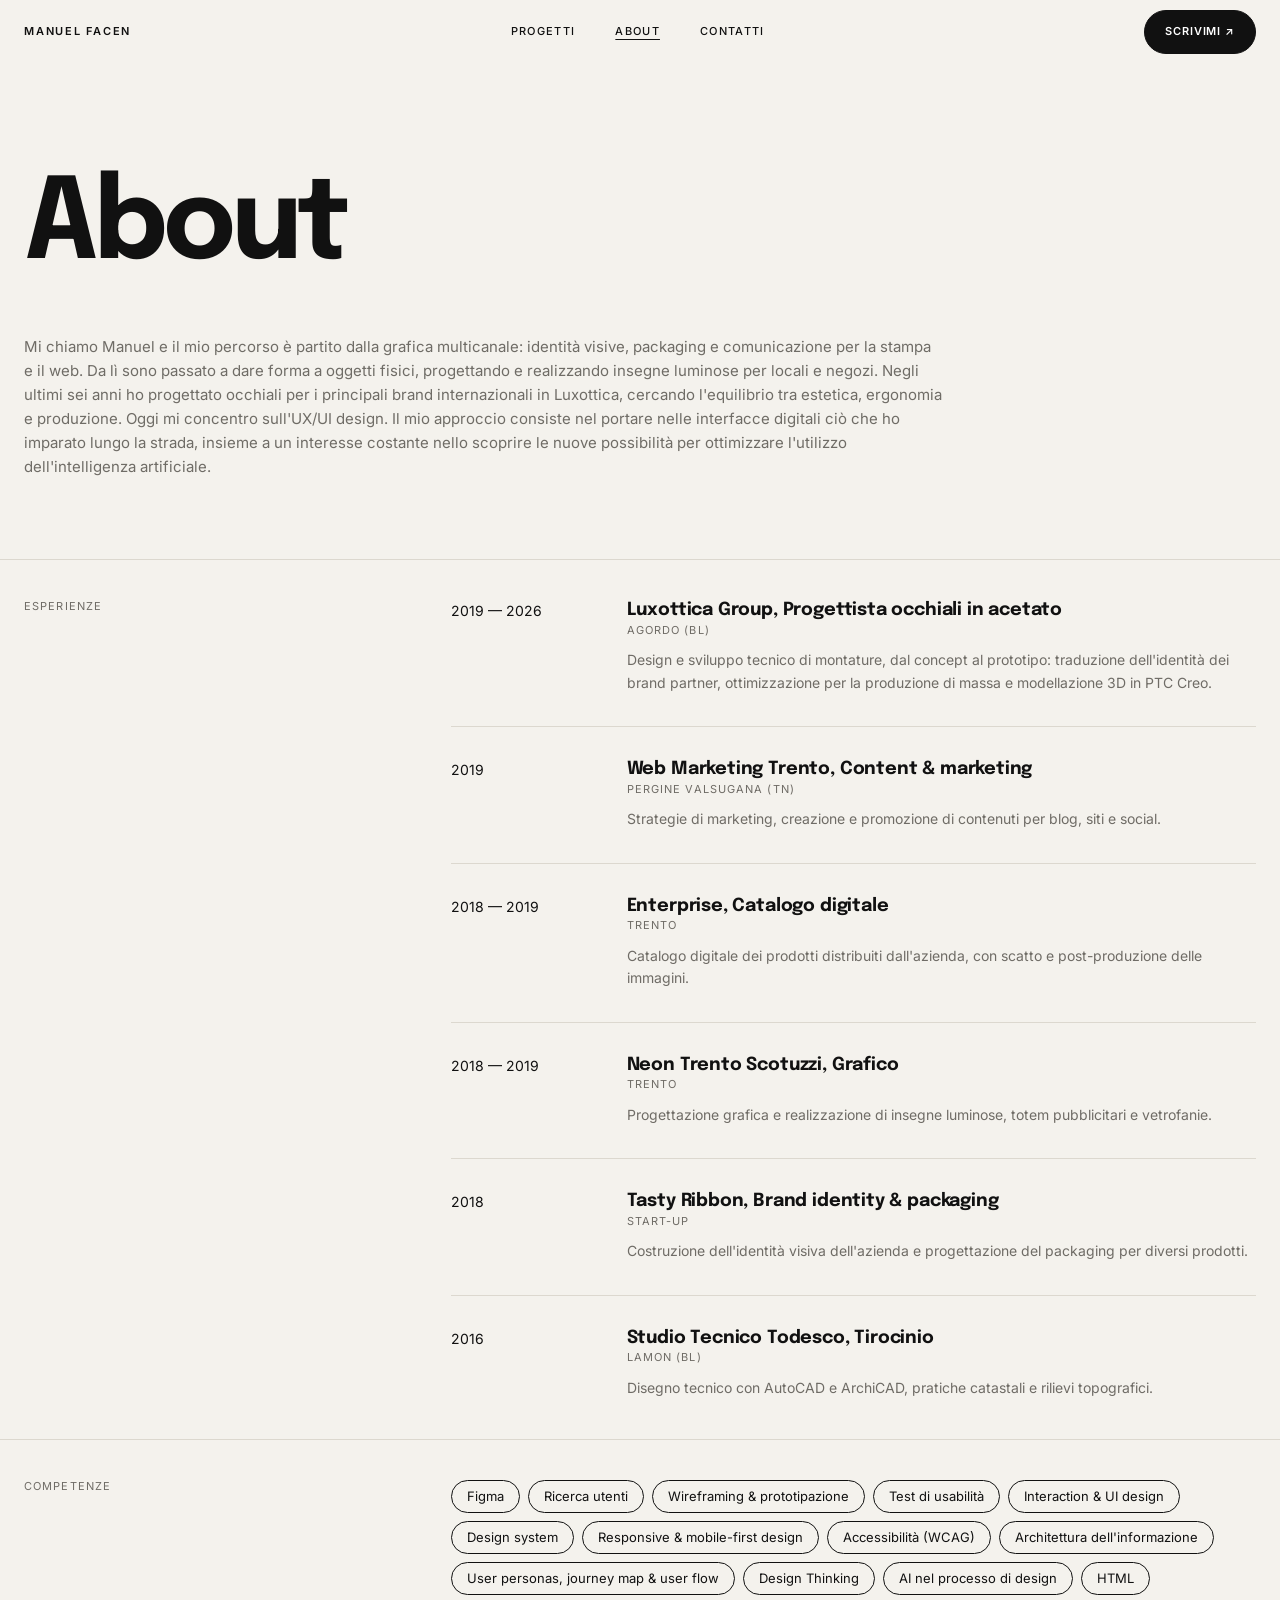
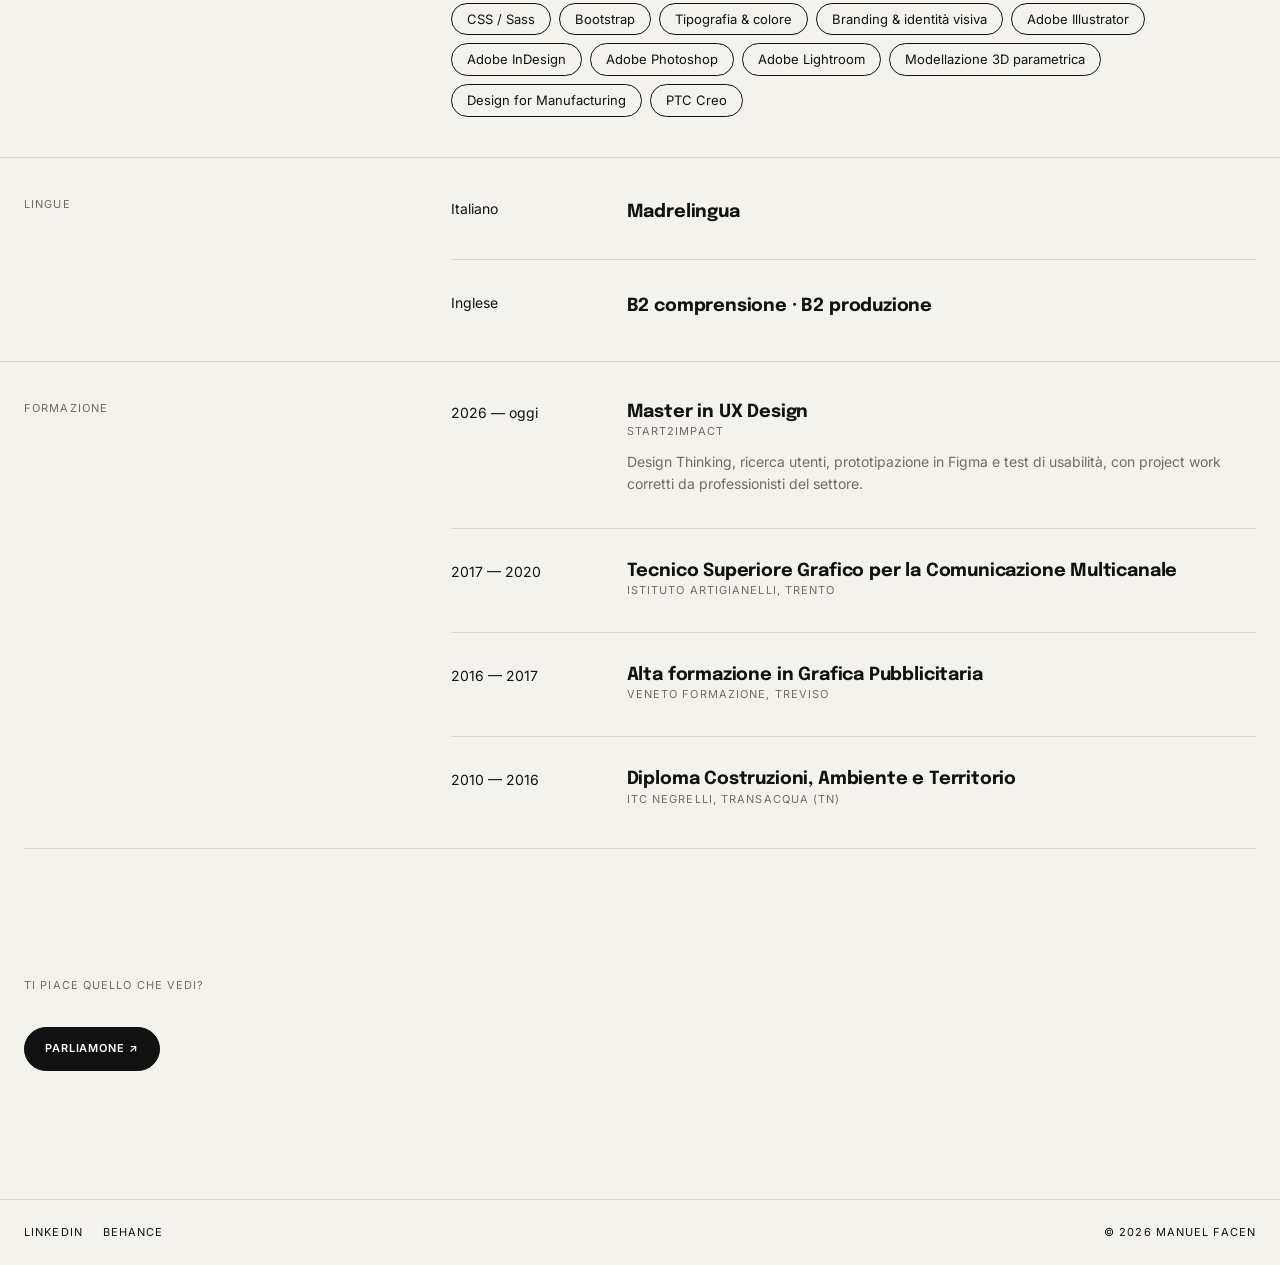
==== about.html @ 970c5659 "Indirizzi aggiornati dopo la rinomina della repo in ManuelF55.github.io Co-Authored-By: Claude Opus " ====
<!DOCTYPE html>
<html lang="it">
<head>
  <meta charset="utf-8">
  <meta name="viewport" content="width=device-width, initial-scale=1">
  <title>About / CV — Manuel Facen</title>
  <meta name="description" content="Il percorso di Manuel Facen: dalla grafica multicanale alle insegne luminose, dagli occhiali in Luxottica alla UX/UI.">
  <meta name="theme-color" content="#f4f2ed">

  <!-- Open Graph: anteprima del link sui social -->
  <meta property="og:type" content="website">
  <meta property="og:site_name" content="Manuel Facen">
  <meta property="og:locale" content="it_IT">
  <meta property="og:title" content="About / CV — Manuel Facen">
  <meta property="og:description" content="Il percorso di Manuel Facen: dalla grafica multicanale alle insegne luminose, dagli occhiali in Luxottica alla UX/UI.">
  <meta property="og:url" content="https://manuelf55.github.io/about.html">
  <meta property="og:image" content="https://manuelf55.github.io/img/og-image.jpg">
  <meta property="og:image:width" content="1200">
  <meta property="og:image:height" content="630">
  <meta name="twitter:card" content="summary_large_image">

  <!-- Favicon -->
  <link rel="icon" href="favicon/favicon.ico" sizes="any">
  <link rel="icon" type="image/png" sizes="32x32" href="favicon/favicon-32.png">
  <link rel="apple-touch-icon" href="favicon/apple-touch-icon.png">
  <link rel="manifest" href="favicon/site.webmanifest">

  <!-- Font -->
  <link rel="preconnect" href="https://fonts.googleapis.com">
  <link rel="preconnect" href="https://fonts.gstatic.com" crossorigin>
  <link rel="stylesheet" href="https://fonts.googleapis.com/css2?family=Epilogue:wght@700&amp;family=Inter:wght@400;500;600&amp;display=swap">

  <!-- Bootstrap, poi il CSS del sito (compilato da scss/style.scss) -->
  <link rel="stylesheet" href="https://cdn.jsdelivr.net/npm/bootstrap@5.3.3/dist/css/bootstrap.min.css" integrity="sha384-QWTKZyjpPEjISv5WaRU9OFeRpok6YctnYmDr5pNlyT2bRjXh0JMhjY6hW+ALEwIH" crossorigin="anonymous">
  <link rel="stylesheet" href="css/style.css">
</head>
<body>
  <a class="skip-link" href="#contenuto">Vai al contenuto</a>

  <header class="site-header">
    <div class="site-container site-header__inner">
      <a class="logo" href="index.html">Manuel Facen</a>

      <!-- Menu mobile: la checkbox apre e chiude il menu, senza JavaScript -->
      <input class="menu-toggle" type="checkbox" id="menu-toggle" aria-label="Apri o chiudi il menu">
      <label class="burger" for="menu-toggle" aria-hidden="true">
        <svg class="burger__open" viewBox="0 0 24 24" width="22" height="22" fill="none" stroke="currentColor" stroke-width="1.6" stroke-linecap="round"><path d="M4 8h16M4 16h16"/></svg>
        <svg class="burger__close" viewBox="0 0 24 24" width="22" height="22" fill="none" stroke="currentColor" stroke-width="1.6" stroke-linecap="round"><path d="M6 6l12 12M18 6L6 18"/></svg>
      </label>

      <nav class="main-nav" aria-label="Menu principale">
        <a href="index.html#progetti" data-label="Progetti">Progetti</a>
        <a href="about.html" data-label="About" aria-current="page">About</a>
        <a href="contatti.html" data-label="Contatti">Contatti</a>
      </nav>

      <a class="button header-cta" href="contatti.html">Scrivimi ↗</a>
    </div>
  </header>

  <main id="contenuto" class="site-container">
    <div class="page-header">
      <h1 class="title-xl">About</h1>
    </div>

    <!-- Presentazione -->
    <div class="row">
      <p class="col-lg-9 about-intro">Mi chiamo Manuel e il mio percorso è partito dalla grafica multicanale: identità visive, packaging e comunicazione per la stampa e il web. Da lì sono passato a dare forma a oggetti fisici, progettando e realizzando insegne luminose per locali e negozi. Negli ultimi sei anni ho progettato occhiali per i principali brand internazionali in Luxottica, cercando l'equilibrio tra estetica, ergonomia e produzione. Oggi mi concentro sull'UX/UI design. Il mio approccio consiste nel portare nelle interfacce digitali ciò che ho imparato lungo la strada, insieme a un interesse costante nello scoprire le nuove possibilità per ottimizzare l'utilizzo dell'intelligenza artificiale.</p>
    </div>

    <!-- Esperienze -->
    <section class="row gutter-site cv-section" aria-labelledby="esperienze">
      <h2 class="col-lg-4 cv-section__title" id="esperienze">Esperienze</h2>
      <div class="col-lg-8">
        <ul class="cv-list">
          <li class="cv-item">
            <span class="cv-item__date">2019 — 2026</span>
            <div class="cv-item__body">
              <h3 class="title-sm">Luxottica Group, Progettista occhiali in acetato</h3>
              <p class="eyebrow">Agordo (BL)</p>
              <p class="cv-item__text">Design e sviluppo tecnico di montature, dal concept al prototipo: traduzione dell'identità dei brand partner, ottimizzazione per la produzione di massa e modellazione 3D in PTC Creo.</p>
            </div>
          </li>
          <li class="cv-item">
            <span class="cv-item__date">2019</span>
            <div class="cv-item__body">
              <h3 class="title-sm">Web Marketing Trento, Content &amp; marketing</h3>
              <p class="eyebrow">Pergine Valsugana (TN)</p>
              <p class="cv-item__text">Strategie di marketing, creazione e promozione di contenuti per blog, siti e social.</p>
            </div>
          </li>
          <li class="cv-item">
            <span class="cv-item__date">2018 — 2019</span>
            <div class="cv-item__body">
              <h3 class="title-sm">Enterprise, Catalogo digitale</h3>
              <p class="eyebrow">Trento</p>
              <p class="cv-item__text">Catalogo digitale dei prodotti distribuiti dall'azienda, con scatto e post-produzione delle immagini.</p>
            </div>
          </li>
          <li class="cv-item">
            <span class="cv-item__date">2018 — 2019</span>
            <div class="cv-item__body">
              <h3 class="title-sm">Neon Trento Scotuzzi, Grafico</h3>
              <p class="eyebrow">Trento</p>
              <p class="cv-item__text">Progettazione grafica e realizzazione di insegne luminose, totem pubblicitari e vetrofanie.</p>
            </div>
          </li>
          <li class="cv-item">
            <span class="cv-item__date">2018</span>
            <div class="cv-item__body">
              <h3 class="title-sm">Tasty Ribbon, Brand identity &amp; packaging</h3>
              <p class="eyebrow">Start-up</p>
              <p class="cv-item__text">Costruzione dell'identità visiva dell'azienda e progettazione del packaging per diversi prodotti.</p>
            </div>
          </li>
          <li class="cv-item">
            <span class="cv-item__date">2016</span>
            <div class="cv-item__body">
              <h3 class="title-sm">Studio Tecnico Todesco, Tirocinio</h3>
              <p class="eyebrow">Lamon (BL)</p>
              <p class="cv-item__text">Disegno tecnico con AutoCAD e ArchiCAD, pratiche catastali e rilievi topografici.</p>
            </div>
          </li>
        </ul>
      </div>
    </section>

    <!-- Competenze -->
    <section class="row gutter-site cv-section" aria-labelledby="competenze">
      <h2 class="col-lg-4 cv-section__title" id="competenze">Competenze</h2>
      <div class="col-lg-8">
        <ul class="skills">
          <li>Figma</li>
          <li>Ricerca utenti</li>
          <li>Wireframing &amp; prototipazione</li>
          <li>Test di usabilità</li>
          <li>Interaction &amp; UI design</li>
          <li>Design system</li>
          <li>Responsive &amp; mobile-first design</li>
          <li>Accessibilità (WCAG)</li>
          <li>Architettura dell'informazione</li>
          <li>User personas, journey map &amp; user flow</li>
          <li>Design Thinking</li>
          <li>AI nel processo di design</li>
          <li>HTML</li>
          <li>CSS / Sass</li>
          <li>Bootstrap</li>
          <li>Tipografia &amp; colore</li>
          <li>Branding &amp; identità visiva</li>
          <li>Adobe Illustrator</li>
          <li>Adobe InDesign</li>
          <li>Adobe Photoshop</li>
          <li>Adobe Lightroom</li>
          <li>Modellazione 3D parametrica</li>
          <li>Design for Manufacturing</li>
          <li>PTC Creo</li>
        </ul>
      </div>
    </section>

    <!-- Lingue -->
    <section class="row gutter-site cv-section" aria-labelledby="lingue">
      <h2 class="col-lg-4 cv-section__title" id="lingue">Lingue</h2>
      <div class="col-lg-8">
        <ul class="cv-list">
          <li class="cv-item">
            <span class="cv-item__date">Italiano</span>
            <p class="cv-item__body title-sm">Madrelingua</p>
          </li>
          <li class="cv-item">
            <span class="cv-item__date">Inglese</span>
            <p class="cv-item__body title-sm">B2 comprensione · B2 produzione</p>
          </li>
        </ul>
      </div>
    </section>

    <!-- Formazione -->
    <section class="row gutter-site cv-section" aria-labelledby="formazione">
      <h2 class="col-lg-4 cv-section__title" id="formazione">Formazione</h2>
      <div class="col-lg-8">
        <ul class="cv-list">
          <li class="cv-item">
            <span class="cv-item__date">2026 — oggi</span>
            <div class="cv-item__body">
              <h3 class="title-sm">Master in UX Design</h3>
              <p class="eyebrow">Start2Impact</p>
              <p class="cv-item__text">Design Thinking, ricerca utenti, prototipazione in Figma e test di usabilità, con project work corretti da professionisti del settore.</p>
            </div>
          </li>
          <li class="cv-item">
            <span class="cv-item__date">2017 — 2020</span>
            <div class="cv-item__body">
              <h3 class="title-sm">Tecnico Superiore Grafico per la Comunicazione Multicanale</h3>
              <p class="eyebrow">Istituto Artigianelli, Trento</p>
            </div>
          </li>
          <li class="cv-item">
            <span class="cv-item__date">2016 — 2017</span>
            <div class="cv-item__body">
              <h3 class="title-sm">Alta formazione in Grafica Pubblicitaria</h3>
              <p class="eyebrow">Veneto Formazione, Treviso</p>
            </div>
          </li>
          <li class="cv-item">
            <span class="cv-item__date">2010 — 2016</span>
            <div class="cv-item__body">
              <h3 class="title-sm">Diploma Costruzioni, Ambiente e Territorio</h3>
              <p class="eyebrow">ITC Negrelli, Transacqua (TN)</p>
            </div>
          </li>
        </ul>
      </div>
    </section>

    <section class="closing">
      <p class="eyebrow">Ti piace quello che vedi?</p>
      <a class="button" href="contatti.html">Parliamone ↗</a>
    </section>
  </main>

  <footer class="site-footer">
    <div class="site-container site-footer__inner">
      <ul class="social-links">
        <li><a href="https://www.linkedin.com/in/manuel-facen-108201241/" target="_blank" rel="noopener">LinkedIn</a></li>
        <li><a href="https://www.behance.net/manuelface9084" target="_blank" rel="noopener">Behance</a></li>
      </ul>
      <p class="copyright">© 2026 Manuel Facen</p>
    </div>
  </footer>
</body>
</html>
---- css/style.css ----
body {
  background: #f4f2ed;
  color: #111111;
  font-family: "Inter", system-ui, sans-serif;
  font-size: 15px;
  line-height: 1.6;
}

a {
  color: #111111;
}
a:hover {
  color: #3d3b37;
}

img {
  display: block;
  max-width: 100%;
  height: auto;
}

.skip-link {
  position: absolute;
  top: -100px;
  left: 24px;
  z-index: 20;
  padding: 8px 16px;
  border-radius: 999px;
  background: #111111;
  color: #ffffff;
  font-size: 13px;
}
.skip-link:focus {
  top: 12px;
  color: #ffffff;
}

.site-container {
  max-width: 1320px;
  margin: 0 auto;
  padding: 0 24px;
}

.gutter-site {
  --bs-gutter-x: 48px;
  --bs-gutter-y: 40px;
}

.title-xl {
  margin: 0;
  font-family: "Epilogue", system-ui, sans-serif;
  font-size: clamp(2.5rem, 9vw, 7rem);
  font-weight: 700;
  line-height: 0.92;
  letter-spacing: -0.045em;
}

.title-md {
  margin: 0;
  font-family: "Epilogue", system-ui, sans-serif;
  font-size: clamp(1.5rem, 3vw, 2.1rem);
  font-weight: 700;
  line-height: 1.1;
  letter-spacing: -0.02em;
}

.title-sm {
  margin: 0;
  font-family: "Epilogue", system-ui, sans-serif;
  font-size: 18px;
  font-weight: 700;
  letter-spacing: -0.01em;
}

.eyebrow {
  margin: 0;
  color: #6f6c66;
  font-size: 11px;
  letter-spacing: 0.1em;
  text-transform: uppercase;
}

.lead-text {
  margin: 0;
  color: #4a4741;
  font-size: 18px;
  line-height: 1.55;
}

.button {
  display: inline-flex;
  align-items: center;
  gap: 8px;
  min-height: 44px;
  padding: 0 20px;
  border: 1px solid #111111;
  border-radius: 999px;
  background: #111111;
  color: #ffffff;
  font-family: "Inter", system-ui, sans-serif;
  font-size: 11px;
  font-weight: 600;
  letter-spacing: 0.08em;
  text-decoration: none;
  text-transform: uppercase;
  cursor: pointer;
  transition: background-color 0.2s ease, border-color 0.2s ease, color 0.2s ease;
}
.button:hover, .button:focus-visible {
  border-color: #3d3b37;
  background: #3d3b37;
  color: #ffffff;
}
.button:focus-visible {
  outline: 2px solid #111111;
  outline-offset: 3px;
}

.button--outline {
  background: transparent;
  color: #111111;
}
.button--outline:hover, .button--outline:focus-visible {
  border-color: #111111;
  background: #111111;
}

.tag {
  padding: 4px 12px;
  border: 1px solid #c9c4ba;
  border-radius: 999px;
  font-size: 11px;
  font-weight: 500;
  letter-spacing: 0.06em;
  text-transform: uppercase;
}

.site-header {
  position: sticky;
  top: 0;
  z-index: 10;
  background: rgba(244, 242, 237, 0.9);
}

.site-header__inner {
  display: flex;
  flex-wrap: wrap;
  align-items: center;
  justify-content: space-between;
  column-gap: 16px;
}

.logo {
  display: inline-flex;
  align-items: center;
  min-height: 64px;
  font-size: 11px;
  font-weight: 600;
  letter-spacing: 0.16em;
  text-decoration: none;
  text-transform: uppercase;
}

.main-nav {
  display: flex;
  gap: 40px;
}
.main-nav a {
  font-size: 11px;
  font-weight: 500;
  letter-spacing: 0.12em;
  text-decoration: none;
  text-transform: uppercase;
}
.main-nav a:focus-visible {
  outline: 2px solid #111111;
  outline-offset: 4px;
}
.main-nav [aria-current=page] {
  text-decoration: underline;
  text-underline-offset: 4px;
}

@media (min-width: 768px) {
  .main-nav a {
    display: inline-flex;
    flex-direction: column;
    align-items: center;
  }
  .main-nav a::after {
    content: attr(data-label);
    height: 0;
    overflow: hidden;
    visibility: hidden;
    font-weight: 600;
  }
  .main-nav a:hover, .main-nav a:focus-visible {
    color: #111111;
    font-weight: 600;
  }
}
.header-cta--hidden {
  visibility: hidden;
}

.menu-toggle {
  position: absolute;
  opacity: 0;
}

.burger {
  display: none;
  align-items: center;
  justify-content: center;
  width: 44px;
  height: 44px;
  margin-right: -10px;
  cursor: pointer;
}

.burger__close {
  display: none;
}

.menu-toggle:focus-visible + .burger {
  border-radius: 8px;
  outline: 2px solid #111111;
}

@media (max-width: 767px) {
  .main-nav,
  .site-header .header-cta {
    display: none;
  }
  .burger {
    display: inline-flex;
  }
  .menu-toggle:checked ~ .main-nav {
    display: flex;
    flex-direction: column;
    gap: 8px;
    width: 100%;
    padding: 8px 0 16px;
  }
  .menu-toggle:checked ~ .main-nav a {
    font-family: "Epilogue", system-ui, sans-serif;
    font-size: 28px;
    font-weight: 700;
    letter-spacing: -0.02em;
    text-transform: none;
  }
  .menu-toggle:checked ~ .header-cta {
    display: inline-flex;
    margin-bottom: 20px;
  }
  .menu-toggle:checked ~ .header-cta--hidden {
    display: none;
  }
  .menu-toggle:checked + .burger .burger__open {
    display: none;
  }
  .menu-toggle:checked + .burger .burger__close {
    display: block;
  }
}
.hero {
  position: relative;
  min-height: 900px;
  margin-top: -64px;
  overflow: hidden;
}

.hero__content {
  position: relative;
  z-index: 1;
  display: flex;
  flex-direction: column;
  justify-content: center;
  min-height: 900px;
  padding-top: 64px;
}

.hero__text {
  max-width: 640px;
}

.hero__lead {
  max-width: 44ch;
  margin: 28px 0 36px;
  color: #4a4741;
  font-size: 18px;
  line-height: 1.5;
}

.hero__media {
  position: absolute;
  top: 0;
  right: 0;
  width: 50%;
  height: 100%;
}
.hero__media img {
  width: 100%;
  height: 100%;
  object-fit: cover;
}
.hero__media::after {
  content: "";
  position: absolute;
  inset: 0;
  background: linear-gradient(90deg, #f4f2ed 0%, rgba(244, 242, 237, 0) 30%);
}

.status {
  display: inline-flex;
  align-items: center;
  gap: 8px;
  margin: 0 0 32px;
  padding: 6px 14px;
  border: 1px solid rgba(17, 17, 17, 0.35);
  border-radius: 999px;
  font-size: 11px;
  font-weight: 500;
  letter-spacing: 0.12em;
  text-transform: uppercase;
}

.status__dot {
  width: 7px;
  height: 7px;
  border-radius: 50%;
  background: #2fbf71;
}

@media (max-width: 767px) {
  .hero {
    display: flex;
    flex-direction: column;
    min-height: 0;
  }
  .hero__content {
    min-height: 0;
    padding-top: calc(40px - min(5.4vw, 25.5px));
    padding-bottom: 48px;
  }
  .hero__media {
    position: relative;
    order: -1;
    width: 72%;
    max-width: 340px;
    height: auto;
    margin: calc(104px - min(10.8vw, 51px)) auto 0;
    aspect-ratio: 4/5;
  }
  .hero__media img {
    object-fit: contain;
  }
  .hero__media::after {
    display: none;
  }
  .status {
    gap: 6px;
    margin-bottom: 20px;
    padding: 4px 10px;
    font-size: 9px;
    letter-spacing: 0.1em;
  }
  .status__dot {
    width: 6px;
    height: 6px;
  }
}
.work-intro {
  display: flex;
  flex-direction: column;
  align-items: center;
  justify-content: center;
  min-height: 836px;
  margin-bottom: 64px;
  text-align: center;
}
.work-intro .eyebrow {
  padding-top: 40px;
}
@media (max-width: 767px) {
  .work-intro {
    min-height: calc(100svh - 64px);
  }
}

.project-list {
  display: flex;
  flex-direction: column;
  gap: 144px;
  padding-bottom: 128px;
}

.project-card__name {
  margin: 3px 0;
}

.project-card__description {
  max-width: 42ch;
  margin: 16px 0 20px;
  color: #6f6c66;
  font-size: 14px;
}

.project-card__credits {
  margin: 0 0 28px;
  color: #6f6c66;
  font-size: 13px;
}
.project-card__credits strong {
  color: #111111;
  font-weight: 600;
}

.project-card__media {
  position: relative;
  max-width: 600px;
  margin: 0 auto;
  aspect-ratio: 4/3;
  border-radius: 20px;
  overflow: hidden;
  box-shadow: 0 1px 2px rgba(17, 17, 17, 0.04), 0 18px 40px -24px rgba(17, 17, 17, 0.18);
}

.project-card__screen {
  position: absolute;
  top: 14%;
  left: 12%;
  width: 110%;
  aspect-ratio: 16/10;
  border-radius: 8px;
  overflow: hidden;
  background: #d9d9d9;
  box-shadow: 0 2px 4px rgba(0, 0, 0, 0.06), 0 40px 80px -40px rgba(0, 0, 0, 0.35);
}
.project-card__screen img {
  width: 100%;
  height: 100%;
  object-fit: cover;
}

.project-card--ecodream .project-card__media {
  background: #e6ece0;
}

.project-card--lamon-calling .project-card__media {
  background: #e4dbcd;
}

.project-card--forma .project-card__media {
  background: #dcdcd8;
}

.project-header {
  padding: 88px 0 56px;
}
@media (max-width: 767px) {
  .project-header {
    padding-top: 48px;
  }
}

.back-link {
  display: inline-flex;
  margin-bottom: 24px;
  color: #6f6c66;
  font-size: 11px;
  font-weight: 500;
  letter-spacing: 0.12em;
  text-decoration: none;
  text-transform: uppercase;
}

.project-title {
  margin: 0;
  font-family: "Epilogue", system-ui, sans-serif;
  font-weight: 700;
  line-height: 0.9;
  letter-spacing: -0.05em;
  white-space: nowrap;
}

.project-title--ecodream {
  font-size: min(265px, (min(100vw, 1320px) - 48px) / 4.8);
}

.project-title--lamon-calling {
  font-size: min(265px, (min(100vw, 1320px) - 48px) / 6.5);
}

.project-title--forma {
  font-size: min(265px, (min(100vw, 1320px) - 48px) / 3);
}

.project-intro {
  padding-bottom: 64px;
}
.project-intro .lead-text {
  max-width: 52ch;
}

.project-meta {
  margin: 0;
  border-bottom: 1px solid #dcd8cf;
}

.project-meta__row {
  display: flex;
  align-items: center;
  gap: 16px;
  padding: 14px 0;
  border-top: 1px solid #dcd8cf;
}
.project-meta__row dt {
  flex: 0 0 96px;
  color: #6f6c66;
  font-size: 11px;
  font-weight: 400;
  letter-spacing: 0.1em;
  text-transform: uppercase;
}
.project-meta__row dd {
  display: flex;
  flex-wrap: wrap;
  gap: 8px;
  margin: 0;
  font-size: 14px;
}

.project-section {
  display: flex;
  flex-direction: column;
  gap: 64px;
  padding-top: 128px;
}
.project-section .lead-text {
  max-width: 62ch;
}
.project-section .button {
  margin-top: 28px;
}

.gallery {
  display: flex;
  flex-direction: column;
  gap: 24px;
}

.project-image {
  position: relative;
  min-width: 0;
  margin: 0;
}
.project-image img {
  width: 100%;
  border-radius: 16px;
  background: #d9d9d9;
  box-shadow: 0 1px 2px rgba(17, 17, 17, 0.04), 0 18px 40px -24px rgba(17, 17, 17, 0.18);
}

.project-image--bordered img {
  border: 1px solid #e3dfd6;
}

.project-image__label {
  position: absolute;
  bottom: 16px;
  left: 16px;
  padding: 4px 12px;
  border-radius: 999px;
  background: rgba(17, 17, 17, 0.72);
  color: #ffffff;
  font-size: 11px;
  font-weight: 600;
  letter-spacing: 0.1em;
  text-transform: uppercase;
}

.image-pair {
  display: flex;
  align-items: flex-start;
  gap: 24px;
}
.image-pair .project-image {
  flex: calc(var(--ratio)) 1 0;
}
@media (max-width: 767px) {
  .image-pair {
    flex-direction: column;
  }
  .image-pair .project-image {
    flex: none;
    width: 100%;
  }
}

.project-nav {
  display: flex;
  flex-wrap: wrap;
  justify-content: space-between;
  gap: 40px 24px;
  margin-top: 160px;
  padding: 48px 0 120px;
  border-top: 1px solid #dcd8cf;
}
.project-nav a {
  text-decoration: none;
}
.project-nav span {
  display: block;
}
.project-nav .lead-text {
  margin-top: 8px;
  color: #6f6c66;
}

.project-nav__next {
  margin-left: auto;
  text-align: right;
}

.page-header {
  padding: 112px 0 56px;
}

.about-intro {
  margin: 0;
  padding-bottom: 80px;
  color: #6f6c66;
}

.cv-section {
  --bs-gutter-y: 0;
  padding: 40px 0;
  border-top: 1px solid #dcd8cf;
}

.cv-section__title {
  margin: 0;
  color: #6f6c66;
  font-size: 11px;
  font-weight: 400;
  letter-spacing: 0.1em;
  text-transform: uppercase;
}
@media (max-width: 991.98px) {
  .cv-section__title {
    margin-bottom: 40px;
  }
}

.cv-list {
  margin: 0;
  padding: 0;
  list-style: none;
}

.cv-item {
  display: flex;
  flex-wrap: wrap;
  gap: 6px 32px;
  padding: 32px 0;
  border-top: 1px solid #dcd8cf;
}
.cv-item:first-child {
  padding-top: 0;
  border-top: 0;
}
.cv-item:last-child {
  padding-bottom: 0;
}

.cv-item__date {
  flex: 0 0 144px;
  font-size: 14px;
}

.cv-item__body {
  flex: 1 1 320px;
  min-width: 0;
}

.cv-item__text {
  margin: 10px 0 0;
  color: #6f6c66;
  font-size: 14px;
}

.skills {
  display: flex;
  flex-wrap: wrap;
  gap: 8px;
  margin: 0;
  padding: 0;
  list-style: none;
}
.skills li {
  padding: 5px 15px;
  border: 1px solid #111111;
  border-radius: 999px;
  font-size: 13px;
}

.contact {
  padding-bottom: 112px;
}

.contact__title {
  max-width: 420px;
  margin-bottom: 40px;
}

.contact-info {
  margin: 0;
  font-size: 13px;
}

.contact-info__row {
  display: flex;
  justify-content: space-between;
  gap: 16px;
  padding: 14px 0;
  border-top: 1px solid #dcd8cf;
}
.contact-info__row dt {
  color: #6f6c66;
  font-weight: 400;
}
.contact-info__row dd {
  display: flex;
  flex-wrap: wrap;
  justify-content: flex-end;
  align-items: center;
  gap: 8px 16px;
  margin: 0;
}

.contact-form {
  display: flex;
  flex-direction: column;
  gap: 36px;
}

.form-field {
  display: flex;
  flex-direction: column;
  gap: 4px;
}
.form-field label {
  font-size: 11px;
  letter-spacing: 0.1em;
  text-transform: uppercase;
}
.form-field input,
.form-field textarea {
  width: 100%;
  padding: 8px 0;
  border: 0;
  border-bottom: 1px solid #dcd8cf;
  background: transparent;
  color: #111111;
  font: inherit;
  transition: border-color 0.2s ease;
}
.form-field input::placeholder,
.form-field textarea::placeholder {
  color: #6f6c66;
}
.form-field input:focus,
.form-field textarea:focus {
  border-bottom-color: #111111;
  outline: none;
}
.form-field textarea {
  min-height: 112px;
  resize: vertical;
}

.contact-form__footer {
  display: flex;
  flex-wrap: wrap;
  align-items: center;
  justify-content: space-between;
  gap: 24px;
}

.form-status {
  margin: 0;
  font-size: 14px;
}
.form-status:empty {
  display: none;
}

.consent {
  display: flex;
  gap: 10px;
  max-width: 34ch;
  color: #6f6c66;
  font-size: 12px;
}
.consent input {
  margin-top: 3px;
  accent-color: #111111;
}

.closing {
  display: flex;
  flex-direction: column;
  align-items: flex-start;
  gap: 32px;
  padding: 128px 0;
  border-top: 1px solid #dcd8cf;
}

.site-footer {
  padding: 24px 0;
  border-top: 1px solid #dcd8cf;
  font-size: 11px;
  letter-spacing: 0.1em;
  text-transform: uppercase;
}

.site-footer__inner {
  display: flex;
  flex-wrap: wrap;
  justify-content: space-between;
  gap: 16px;
}

.social-links {
  display: flex;
  gap: 20px;
  margin: 0;
  padding: 0;
  list-style: none;
}
.social-links a {
  text-decoration: none;
}

.copyright {
  margin: 0;
}
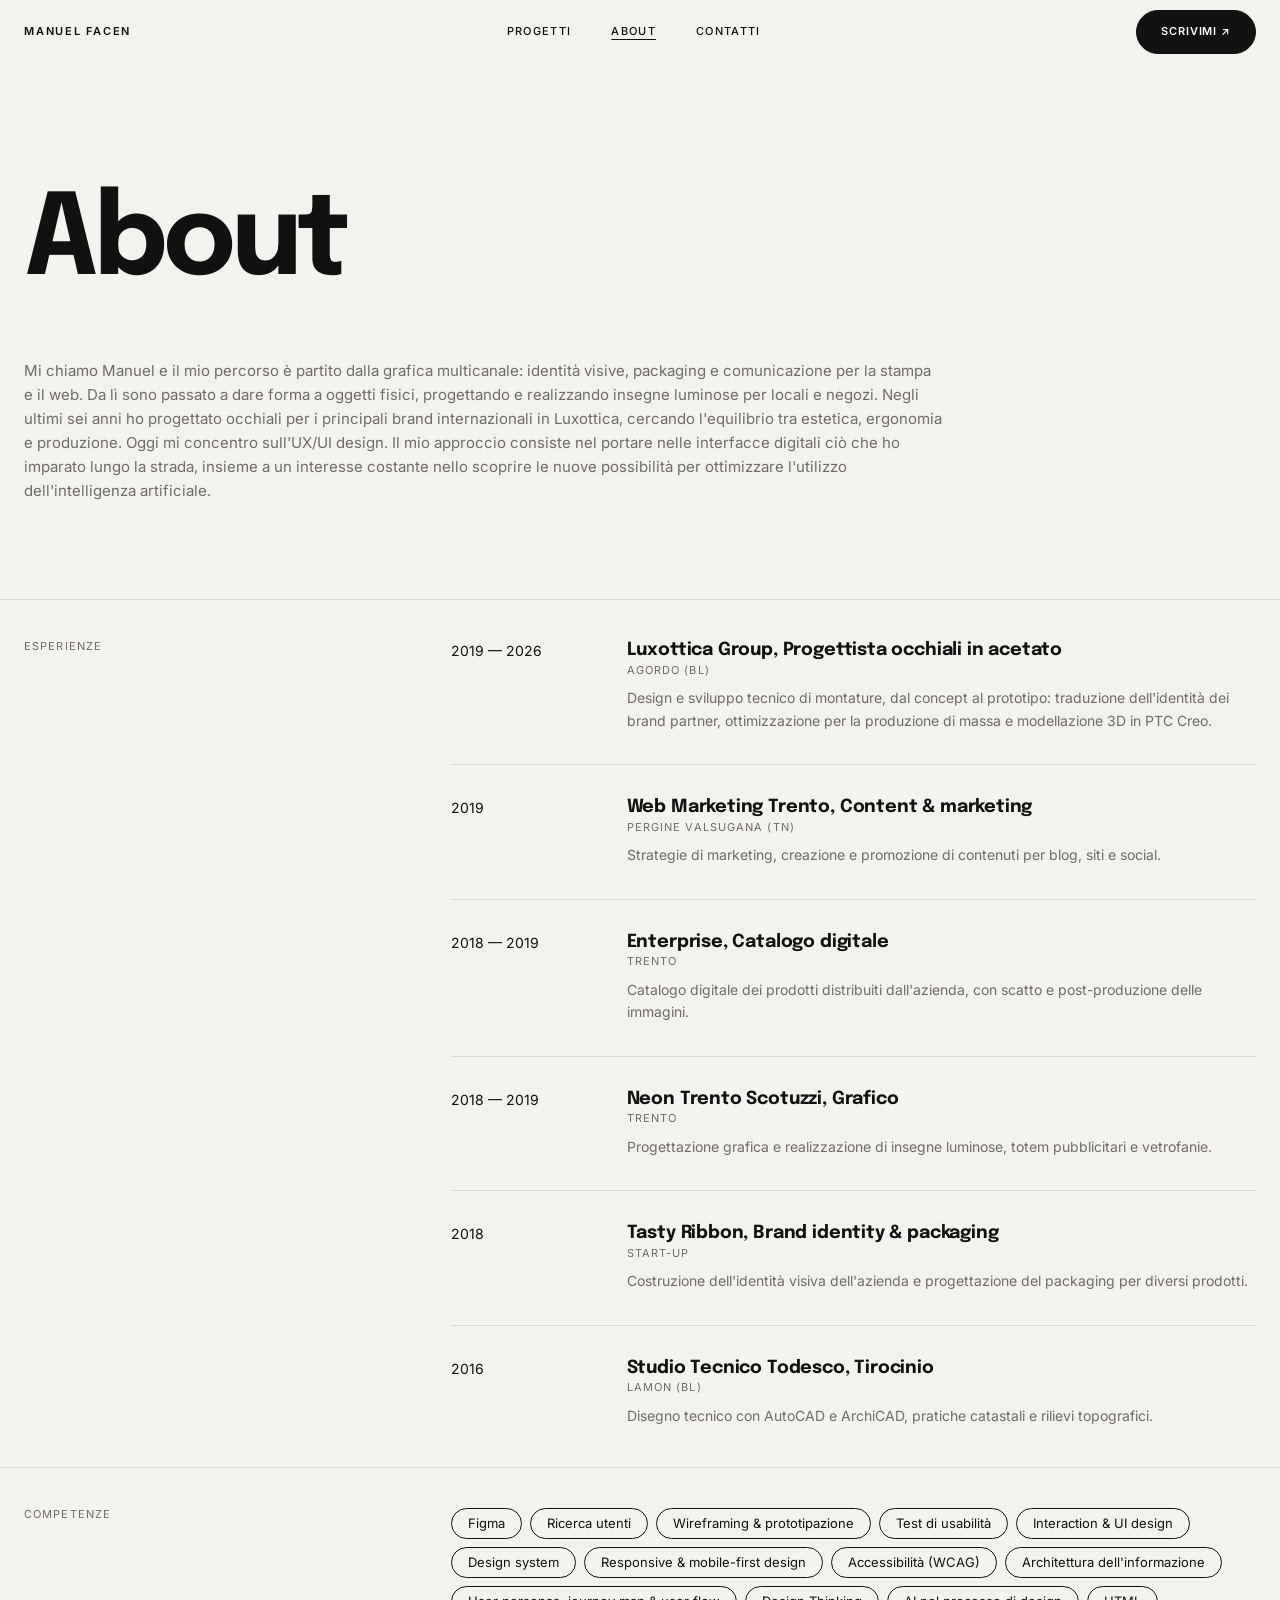
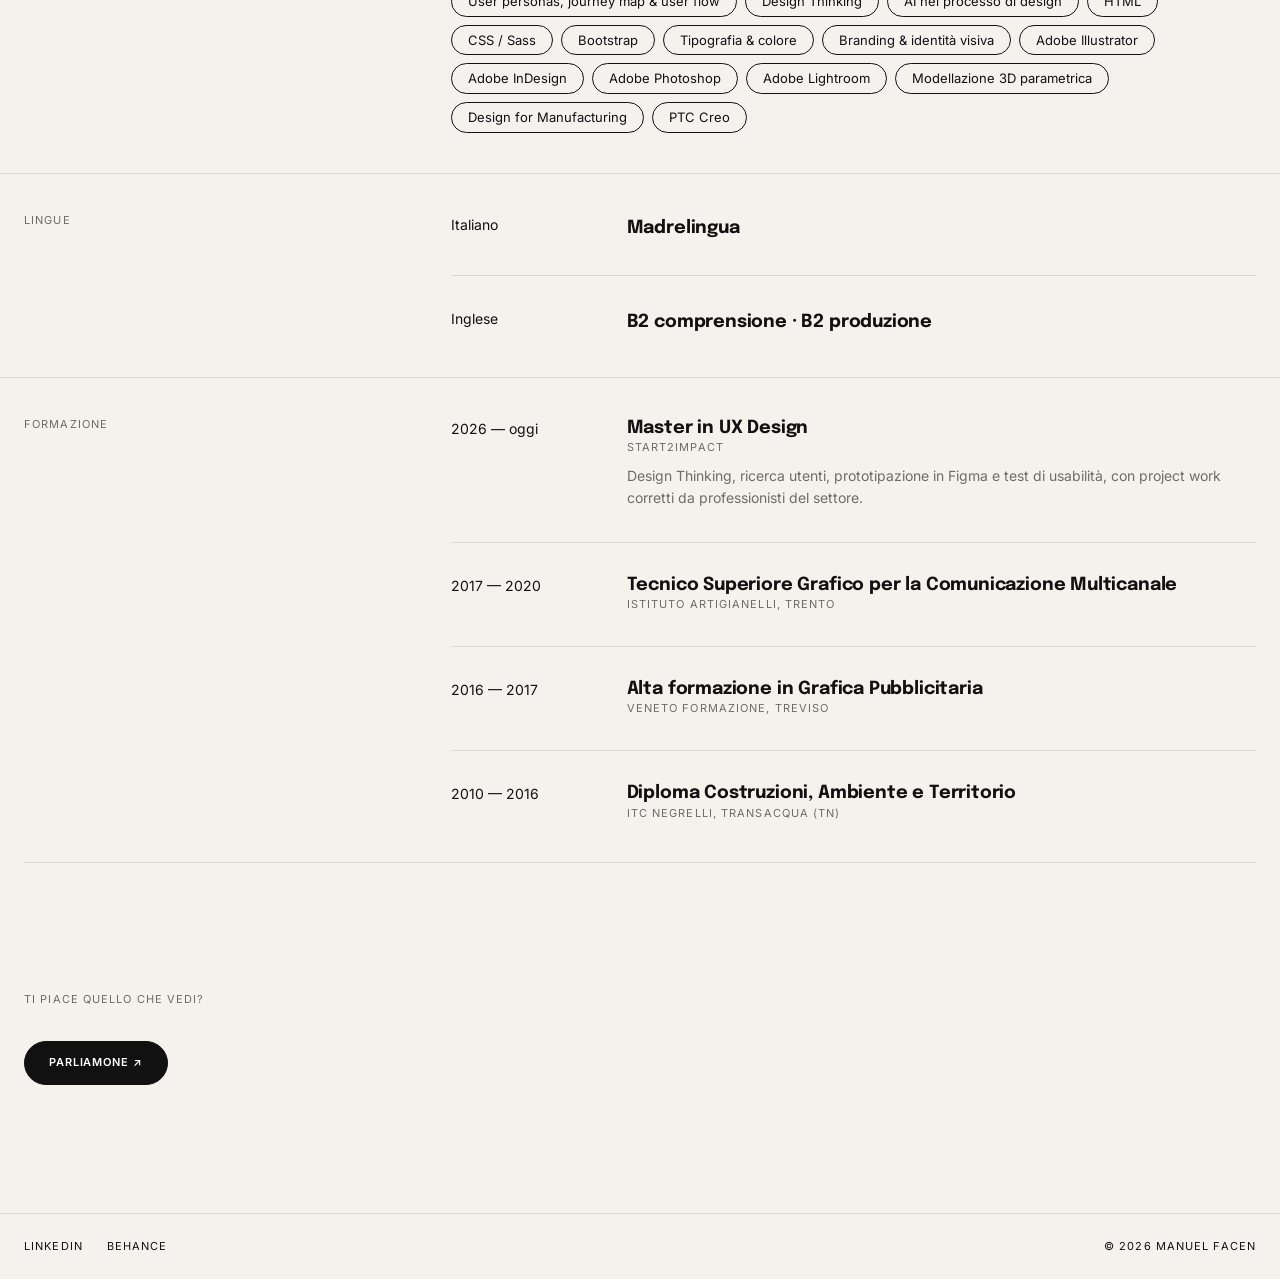
==== commit a77d9b50: "Sass allineato al design system e immagine della hero più piccola Variabili per testi e spazi sulla " ====
--- a/about.html
+++ b/about.html
@@ -41,12 +41,16 @@
     <div class="site-container site-header__inner">
       <a class="logo" href="index.html">Manuel Facen</a>
 
-      <!-- Menu mobile: la checkbox apre e chiude il menu, senza JavaScript -->
-      <input class="menu-toggle" type="checkbox" id="menu-toggle" aria-label="Apri o chiudi il menu">
-      <label class="burger" for="menu-toggle" aria-hidden="true">
-        <svg class="burger__open" viewBox="0 0 24 24" width="22" height="22" fill="none" stroke="currentColor" stroke-width="1.6" stroke-linecap="round"><path d="M4 8h16M4 16h16"/></svg>
-        <svg class="burger__close" viewBox="0 0 24 24" width="22" height="22" fill="none" stroke="currentColor" stroke-width="1.6" stroke-linecap="round"><path d="M6 6l12 12M18 6L6 18"/></svg>
-      </label>
+      <!-- Menu mobile: il link #menu apre il menu con :target, senza JavaScript.
+           Qualsiasi altro link cambia il target e quindi lo richiude.
+           Il target è fisso nella finestra, così la pagina non scorre quando si apre il menu. -->
+      <span class="menu-target" id="menu"></span>
+      <a class="burger burger--open" href="#menu" aria-label="Apri il menu">
+        <svg viewBox="0 0 24 24" width="22" height="22" fill="none" stroke="currentColor" stroke-width="1.6" stroke-linecap="round"><path d="M4 8h16M4 16h16"/></svg>
+      </a>
+      <a class="burger burger--close" href="#menu-chiuso" aria-label="Chiudi il menu">
+        <svg viewBox="0 0 24 24" width="22" height="22" fill="none" stroke="currentColor" stroke-width="1.6" stroke-linecap="round"><path d="M6 6l12 12M18 6L6 18"/></svg>
+      </a>
 
       <nav class="main-nav" aria-label="Menu principale">
         <a href="index.html#progetti" data-label="Progetti">Progetti</a>
@@ -65,13 +69,13 @@
 
     <!-- Presentazione -->
     <div class="row">
-      <p class="col-lg-9 about-intro">Mi chiamo Manuel e il mio percorso è partito dalla grafica multicanale: identità visive, packaging e comunicazione per la stampa e il web. Da lì sono passato a dare forma a oggetti fisici, progettando e realizzando insegne luminose per locali e negozi. Negli ultimi sei anni ho progettato occhiali per i principali brand internazionali in Luxottica, cercando l'equilibrio tra estetica, ergonomia e produzione. Oggi mi concentro sull'UX/UI design. Il mio approccio consiste nel portare nelle interfacce digitali ciò che ho imparato lungo la strada, insieme a un interesse costante nello scoprire le nuove possibilità per ottimizzare l'utilizzo dell'intelligenza artificiale.</p>
+      <p class="col-md-9 about-intro">Mi chiamo Manuel e il mio percorso è partito dalla grafica multicanale: identità visive, packaging e comunicazione per la stampa e il web. Da lì sono passato a dare forma a oggetti fisici, progettando e realizzando insegne luminose per locali e negozi. Negli ultimi sei anni ho progettato occhiali per i principali brand internazionali in Luxottica, cercando l'equilibrio tra estetica, ergonomia e produzione. Oggi mi concentro sull'UX/UI design. Il mio approccio consiste nel portare nelle interfacce digitali ciò che ho imparato lungo la strada, insieme a un interesse costante nello scoprire le nuove possibilità per ottimizzare l'utilizzo dell'intelligenza artificiale.</p>
     </div>
 
     <!-- Esperienze -->
     <section class="row gutter-site cv-section" aria-labelledby="esperienze">
-      <h2 class="col-lg-4 cv-section__title" id="esperienze">Esperienze</h2>
-      <div class="col-lg-8">
+      <h2 class="col-md-4 cv-section__title" id="esperienze">Esperienze</h2>
+      <div class="col-md-8">
         <ul class="cv-list">
           <li class="cv-item">
             <span class="cv-item__date">2019 — 2026</span>
@@ -127,8 +131,8 @@
 
     <!-- Competenze -->
     <section class="row gutter-site cv-section" aria-labelledby="competenze">
-      <h2 class="col-lg-4 cv-section__title" id="competenze">Competenze</h2>
-      <div class="col-lg-8">
+      <h2 class="col-md-4 cv-section__title" id="competenze">Competenze</h2>
+      <div class="col-md-8">
         <ul class="skills">
           <li>Figma</li>
           <li>Ricerca utenti</li>
@@ -160,8 +164,8 @@
 
     <!-- Lingue -->
     <section class="row gutter-site cv-section" aria-labelledby="lingue">
-      <h2 class="col-lg-4 cv-section__title" id="lingue">Lingue</h2>
-      <div class="col-lg-8">
+      <h2 class="col-md-4 cv-section__title" id="lingue">Lingue</h2>
+      <div class="col-md-8">
         <ul class="cv-list">
           <li class="cv-item">
             <span class="cv-item__date">Italiano</span>
@@ -177,8 +181,8 @@
 
     <!-- Formazione -->
     <section class="row gutter-site cv-section" aria-labelledby="formazione">
-      <h2 class="col-lg-4 cv-section__title" id="formazione">Formazione</h2>
-      <div class="col-lg-8">
+      <h2 class="col-md-4 cv-section__title" id="formazione">Formazione</h2>
+      <div class="col-md-8">
         <ul class="cv-list">
           <li class="cv-item">
             <span class="cv-item__date">2026 — oggi</span>
--- a/css/style.css
+++ b/css/style.css
@@ -87,22 +87,39 @@
   line-height: 1.55;
 }
 
+.page-header {
+  padding: 128px 0 64px;
+}
+
+.status__dot {
+  width: 7px;
+  height: 7px;
+  border-radius: 50%;
+  background: #2fbf71;
+}
+@media (max-width: 767px) {
+  .status__dot {
+    width: 6px;
+    height: 6px;
+  }
+}
+
 .button {
   display: inline-flex;
   align-items: center;
   gap: 8px;
   min-height: 44px;
-  padding: 0 20px;
+  padding: 0 24px;
   border: 1px solid #111111;
   border-radius: 999px;
   background: #111111;
   color: #ffffff;
   font-family: "Inter", system-ui, sans-serif;
   font-size: 11px;
+  letter-spacing: 0.08em;
+  text-transform: uppercase;
   font-weight: 600;
-  letter-spacing: 0.08em;
   text-decoration: none;
-  text-transform: uppercase;
   cursor: pointer;
   transition: background-color 0.2s ease, border-color 0.2s ease, color 0.2s ease;
 }
@@ -126,13 +143,13 @@
 }
 
 .tag {
-  padding: 4px 12px;
+  padding: 4px 16px;
   border: 1px solid #c9c4ba;
   border-radius: 999px;
   font-size: 11px;
+  letter-spacing: 0.06em;
+  text-transform: uppercase;
   font-weight: 500;
-  letter-spacing: 0.06em;
-  text-transform: uppercase;
 }
 
 .site-header {
@@ -155,10 +172,10 @@
   align-items: center;
   min-height: 64px;
   font-size: 11px;
+  letter-spacing: 0.16em;
+  text-transform: uppercase;
   font-weight: 600;
-  letter-spacing: 0.16em;
   text-decoration: none;
-  text-transform: uppercase;
 }
 
 .main-nav {
@@ -167,10 +184,10 @@
 }
 .main-nav a {
   font-size: 11px;
+  letter-spacing: 0.12em;
+  text-transform: uppercase;
   font-weight: 500;
-  letter-spacing: 0.12em;
   text-decoration: none;
-  text-transform: uppercase;
 }
 .main-nav a:focus-visible {
   outline: 2px solid #111111;
@@ -203,9 +220,9 @@
   visibility: hidden;
 }
 
-.menu-toggle {
-  position: absolute;
-  opacity: 0;
+.menu-target {
+  position: fixed;
+  top: 0;
 }
 
 .burger {
@@ -218,12 +235,8 @@
   cursor: pointer;
 }
 
-.burger__close {
-  display: none;
-}
-
-.menu-toggle:focus-visible + .burger {
-  border-radius: 8px;
+.burger:focus-visible {
+  border-radius: 10px;
   outline: 2px solid #111111;
 }
 
@@ -235,37 +248,40 @@
   .burger {
     display: inline-flex;
   }
-  .menu-toggle:checked ~ .main-nav {
+  .burger--close {
+    display: none;
+  }
+  .menu-target:target ~ .main-nav {
     display: flex;
     flex-direction: column;
     gap: 8px;
     width: 100%;
     padding: 8px 0 16px;
   }
-  .menu-toggle:checked ~ .main-nav a {
+  .menu-target:target ~ .main-nav a {
     font-family: "Epilogue", system-ui, sans-serif;
     font-size: 28px;
     font-weight: 700;
     letter-spacing: -0.02em;
     text-transform: none;
   }
-  .menu-toggle:checked ~ .header-cta {
+  .menu-target:target ~ .header-cta {
     display: inline-flex;
-    margin-bottom: 20px;
-  }
-  .menu-toggle:checked ~ .header-cta--hidden {
+    margin-bottom: 24px;
+  }
+  .menu-target:target ~ .header-cta--hidden {
     display: none;
   }
-  .menu-toggle:checked + .burger .burger__open {
+  .menu-target:target ~ .burger--open {
     display: none;
   }
-  .menu-toggle:checked + .burger .burger__close {
-    display: block;
+  .menu-target:target ~ .burger--close {
+    display: inline-flex;
   }
 }
 .hero {
   position: relative;
-  min-height: 900px;
+  min-height: 100svh;
   margin-top: -64px;
   overflow: hidden;
 }
@@ -276,8 +292,9 @@
   display: flex;
   flex-direction: column;
   justify-content: center;
-  min-height: 900px;
+  min-height: 100svh;
   padding-top: 64px;
+  padding-bottom: 40px;
 }
 
 .hero__text {
@@ -286,7 +303,7 @@
 
 .hero__lead {
   max-width: 44ch;
-  margin: 28px 0 36px;
+  margin: 32px 0 40px;
   color: #4a4741;
   font-size: 18px;
   line-height: 1.5;
@@ -294,15 +311,15 @@
 
 .hero__media {
   position: absolute;
-  top: 0;
+  top: 5%;
   right: 0;
-  width: 50%;
-  height: 100%;
+  width: 45%;
+  height: 90%;
 }
 .hero__media img {
   width: 100%;
   height: 100%;
-  object-fit: cover;
+  object-fit: contain;
 }
 .hero__media::after {
   content: "";
@@ -316,20 +333,13 @@
   align-items: center;
   gap: 8px;
   margin: 0 0 32px;
-  padding: 6px 14px;
+  padding: 8px 16px;
   border: 1px solid rgba(17, 17, 17, 0.35);
   border-radius: 999px;
   font-size: 11px;
+  letter-spacing: 0.12em;
+  text-transform: uppercase;
   font-weight: 500;
-  letter-spacing: 0.12em;
-  text-transform: uppercase;
-}
-
-.status__dot {
-  width: 7px;
-  height: 7px;
-  border-radius: 50%;
-  background: #2fbf71;
 }
 
 @media (max-width: 767px) {
@@ -340,34 +350,26 @@
   }
   .hero__content {
     min-height: 0;
-    padding-top: calc(40px - min(5.4vw, 25.5px));
+    padding-top: calc(40px - min(72vw, 340px) * 0.075);
     padding-bottom: 48px;
   }
   .hero__media {
     position: relative;
+    top: 0;
     order: -1;
-    width: 72%;
-    max-width: 340px;
+    width: min(72vw, 340px);
     height: auto;
-    margin: calc(104px - min(10.8vw, 51px)) auto 0;
+    margin: calc(96px - min(72vw, 340px) * 0.15) auto 0;
     aspect-ratio: 4/5;
-  }
-  .hero__media img {
-    object-fit: contain;
   }
   .hero__media::after {
     display: none;
   }
   .status {
-    gap: 6px;
-    margin-bottom: 20px;
-    padding: 4px 10px;
-    font-size: 9px;
+    gap: 8px;
+    margin-bottom: 24px;
+    padding: 4px 8px;
     letter-spacing: 0.1em;
-  }
-  .status__dot {
-    width: 6px;
-    height: 6px;
   }
 }
 .work-intro {
@@ -375,39 +377,34 @@
   flex-direction: column;
   align-items: center;
   justify-content: center;
-  min-height: 836px;
+  min-height: calc(100svh - 64px);
   margin-bottom: 64px;
   text-align: center;
 }
 .work-intro .eyebrow {
   padding-top: 40px;
 }
-@media (max-width: 767px) {
-  .work-intro {
-    min-height: calc(100svh - 64px);
-  }
-}
 
 .project-list {
   display: flex;
   flex-direction: column;
-  gap: 144px;
+  gap: 160px;
   padding-bottom: 128px;
 }
 
 .project-card__name {
-  margin: 3px 0;
+  margin: 4px 0;
 }
 
 .project-card__description {
   max-width: 42ch;
-  margin: 16px 0 20px;
+  margin: 16px 0 24px;
   color: #6f6c66;
   font-size: 14px;
 }
 
 .project-card__credits {
-  margin: 0 0 28px;
+  margin: 0 0 32px;
   color: #6f6c66;
   font-size: 13px;
 }
@@ -432,7 +429,7 @@
   left: 12%;
   width: 110%;
   aspect-ratio: 16/10;
-  border-radius: 8px;
+  border-radius: 10px;
   overflow: hidden;
   background: #d9d9d9;
   box-shadow: 0 2px 4px rgba(0, 0, 0, 0.06), 0 40px 80px -40px rgba(0, 0, 0, 0.35);
@@ -456,7 +453,7 @@
 }
 
 .project-header {
-  padding: 88px 0 56px;
+  padding: 96px 0 64px;
 }
 @media (max-width: 767px) {
   .project-header {
@@ -469,10 +466,10 @@
   margin-bottom: 24px;
   color: #6f6c66;
   font-size: 11px;
+  letter-spacing: 0.12em;
+  text-transform: uppercase;
   font-weight: 500;
-  letter-spacing: 0.12em;
   text-decoration: none;
-  text-transform: uppercase;
 }
 
 .project-title {
@@ -512,16 +509,16 @@
   display: flex;
   align-items: center;
   gap: 16px;
-  padding: 14px 0;
+  padding: 16px 0;
   border-top: 1px solid #dcd8cf;
 }
 .project-meta__row dt {
   flex: 0 0 96px;
   color: #6f6c66;
   font-size: 11px;
+  letter-spacing: 0.1em;
+  text-transform: uppercase;
   font-weight: 400;
-  letter-spacing: 0.1em;
-  text-transform: uppercase;
 }
 .project-meta__row dd {
   display: flex;
@@ -541,7 +538,7 @@
   max-width: 62ch;
 }
 .project-section .button {
-  margin-top: 28px;
+  margin-top: 32px;
 }
 
 .gallery {
@@ -570,14 +567,14 @@
   position: absolute;
   bottom: 16px;
   left: 16px;
-  padding: 4px 12px;
+  padding: 4px 16px;
   border-radius: 999px;
   background: rgba(17, 17, 17, 0.72);
   color: #ffffff;
   font-size: 11px;
+  letter-spacing: 0.1em;
+  text-transform: uppercase;
   font-weight: 600;
-  letter-spacing: 0.1em;
-  text-transform: uppercase;
 }
 
 .image-pair {
@@ -604,7 +601,7 @@
   justify-content: space-between;
   gap: 40px 24px;
   margin-top: 160px;
-  padding: 48px 0 120px;
+  padding: 48px 0 128px;
   border-top: 1px solid #dcd8cf;
 }
 .project-nav a {
@@ -623,13 +620,9 @@
   text-align: right;
 }
 
-.page-header {
-  padding: 112px 0 56px;
-}
-
 .about-intro {
   margin: 0;
-  padding-bottom: 80px;
+  padding-bottom: 96px;
   color: #6f6c66;
 }
 
@@ -643,11 +636,11 @@
   margin: 0;
   color: #6f6c66;
   font-size: 11px;
+  letter-spacing: 0.1em;
+  text-transform: uppercase;
   font-weight: 400;
-  letter-spacing: 0.1em;
-  text-transform: uppercase;
-}
-@media (max-width: 991.98px) {
+}
+@media (max-width: 767px) {
   .cv-section__title {
     margin-bottom: 40px;
   }
@@ -662,7 +655,7 @@
 .cv-item {
   display: flex;
   flex-wrap: wrap;
-  gap: 6px 32px;
+  gap: 8px 32px;
   padding: 32px 0;
   border-top: 1px solid #dcd8cf;
 }
@@ -685,7 +678,7 @@
 }
 
 .cv-item__text {
-  margin: 10px 0 0;
+  margin: 8px 0 0;
   color: #6f6c66;
   font-size: 14px;
 }
@@ -699,14 +692,14 @@
   list-style: none;
 }
 .skills li {
-  padding: 5px 15px;
+  padding: 4px 16px;
   border: 1px solid #111111;
   border-radius: 999px;
   font-size: 13px;
 }
 
 .contact {
-  padding-bottom: 112px;
+  padding-bottom: 128px;
 }
 
 .contact__title {
@@ -723,7 +716,7 @@
   display: flex;
   justify-content: space-between;
   gap: 16px;
-  padding: 14px 0;
+  padding: 16px 0;
   border-top: 1px solid #dcd8cf;
 }
 .contact-info__row dt {
@@ -742,7 +735,7 @@
 .contact-form {
   display: flex;
   flex-direction: column;
-  gap: 36px;
+  gap: 40px;
 }
 
 .form-field {
@@ -796,16 +789,11 @@
   display: none;
 }
 
-.consent {
-  display: flex;
-  gap: 10px;
-  max-width: 34ch;
-  color: #6f6c66;
-  font-size: 12px;
-}
-.consent input {
-  margin-top: 3px;
-  accent-color: #111111;
+.form-note {
+  max-width: 48ch;
+  margin: 0;
+  color: #6f6c66;
+  font-size: 13px;
 }
 
 .closing {
@@ -834,7 +822,7 @@
 
 .social-links {
   display: flex;
-  gap: 20px;
+  gap: 24px;
   margin: 0;
   padding: 0;
   list-style: none;
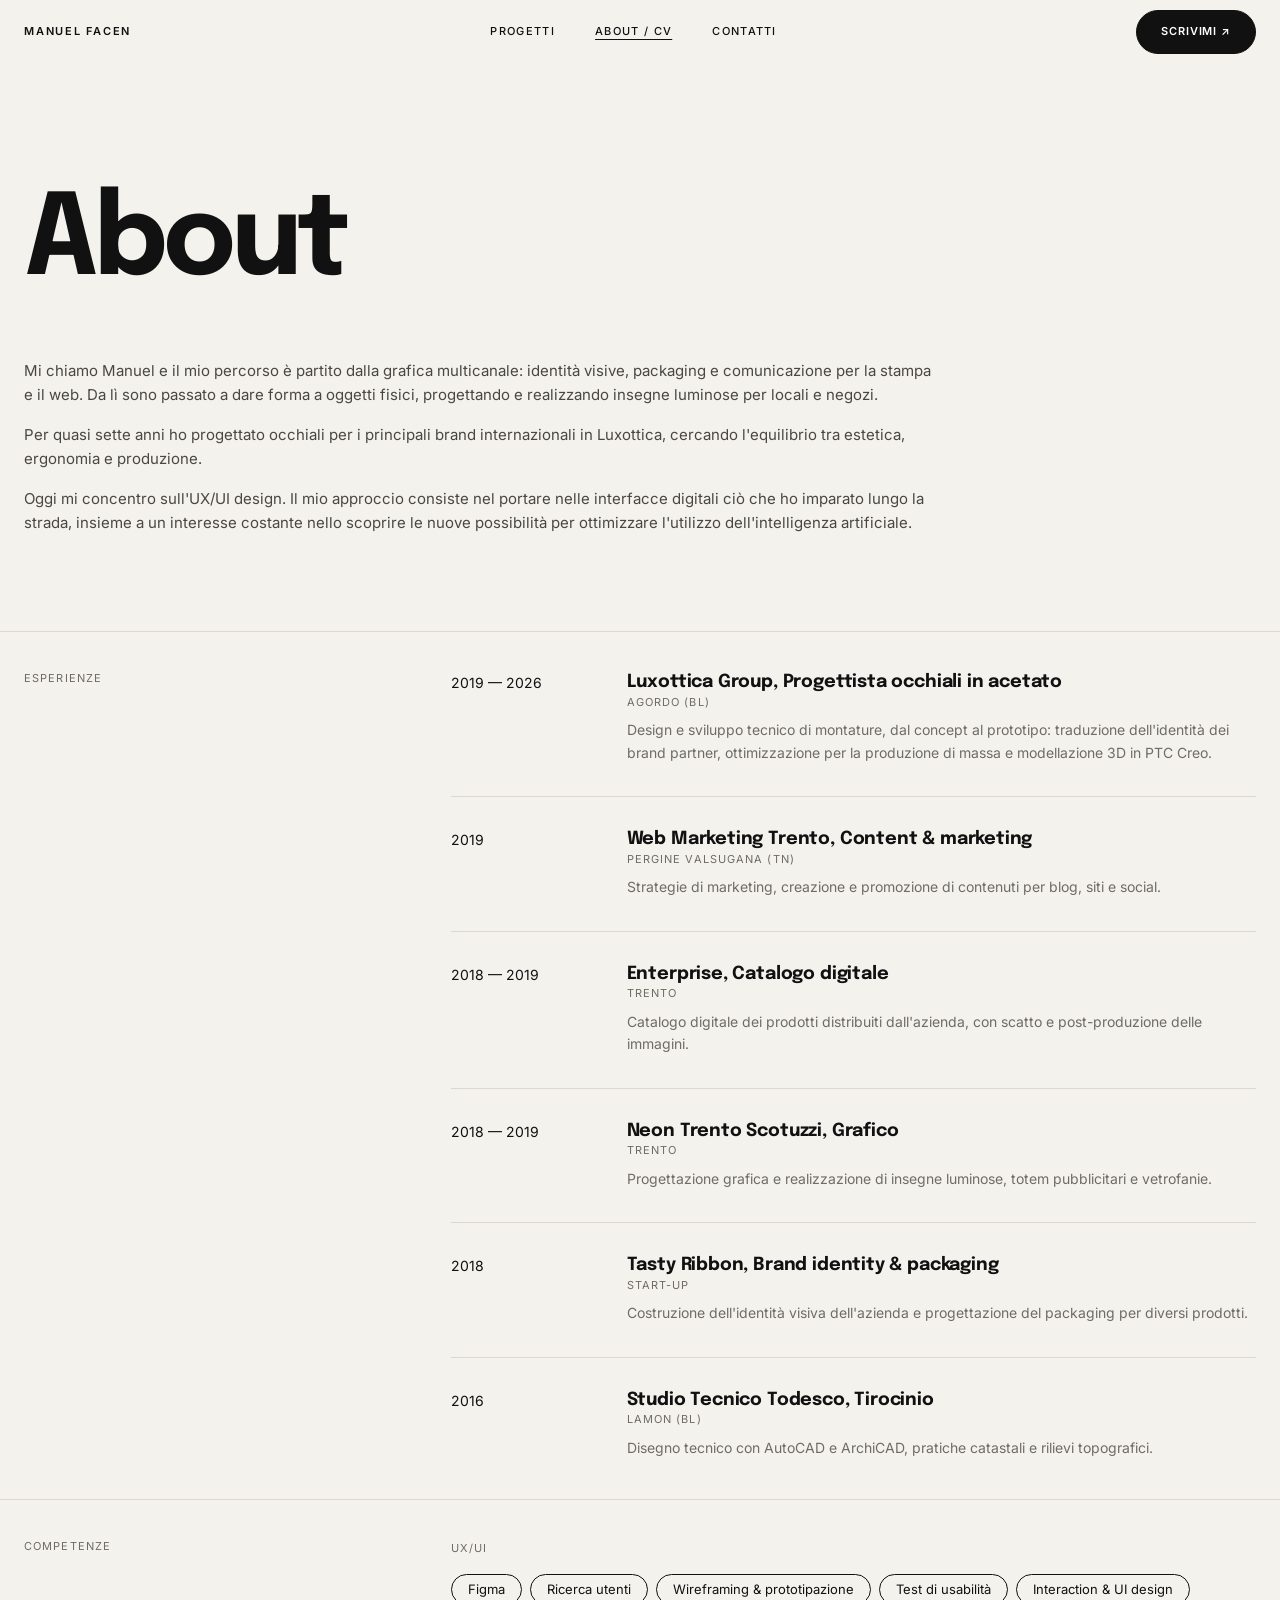
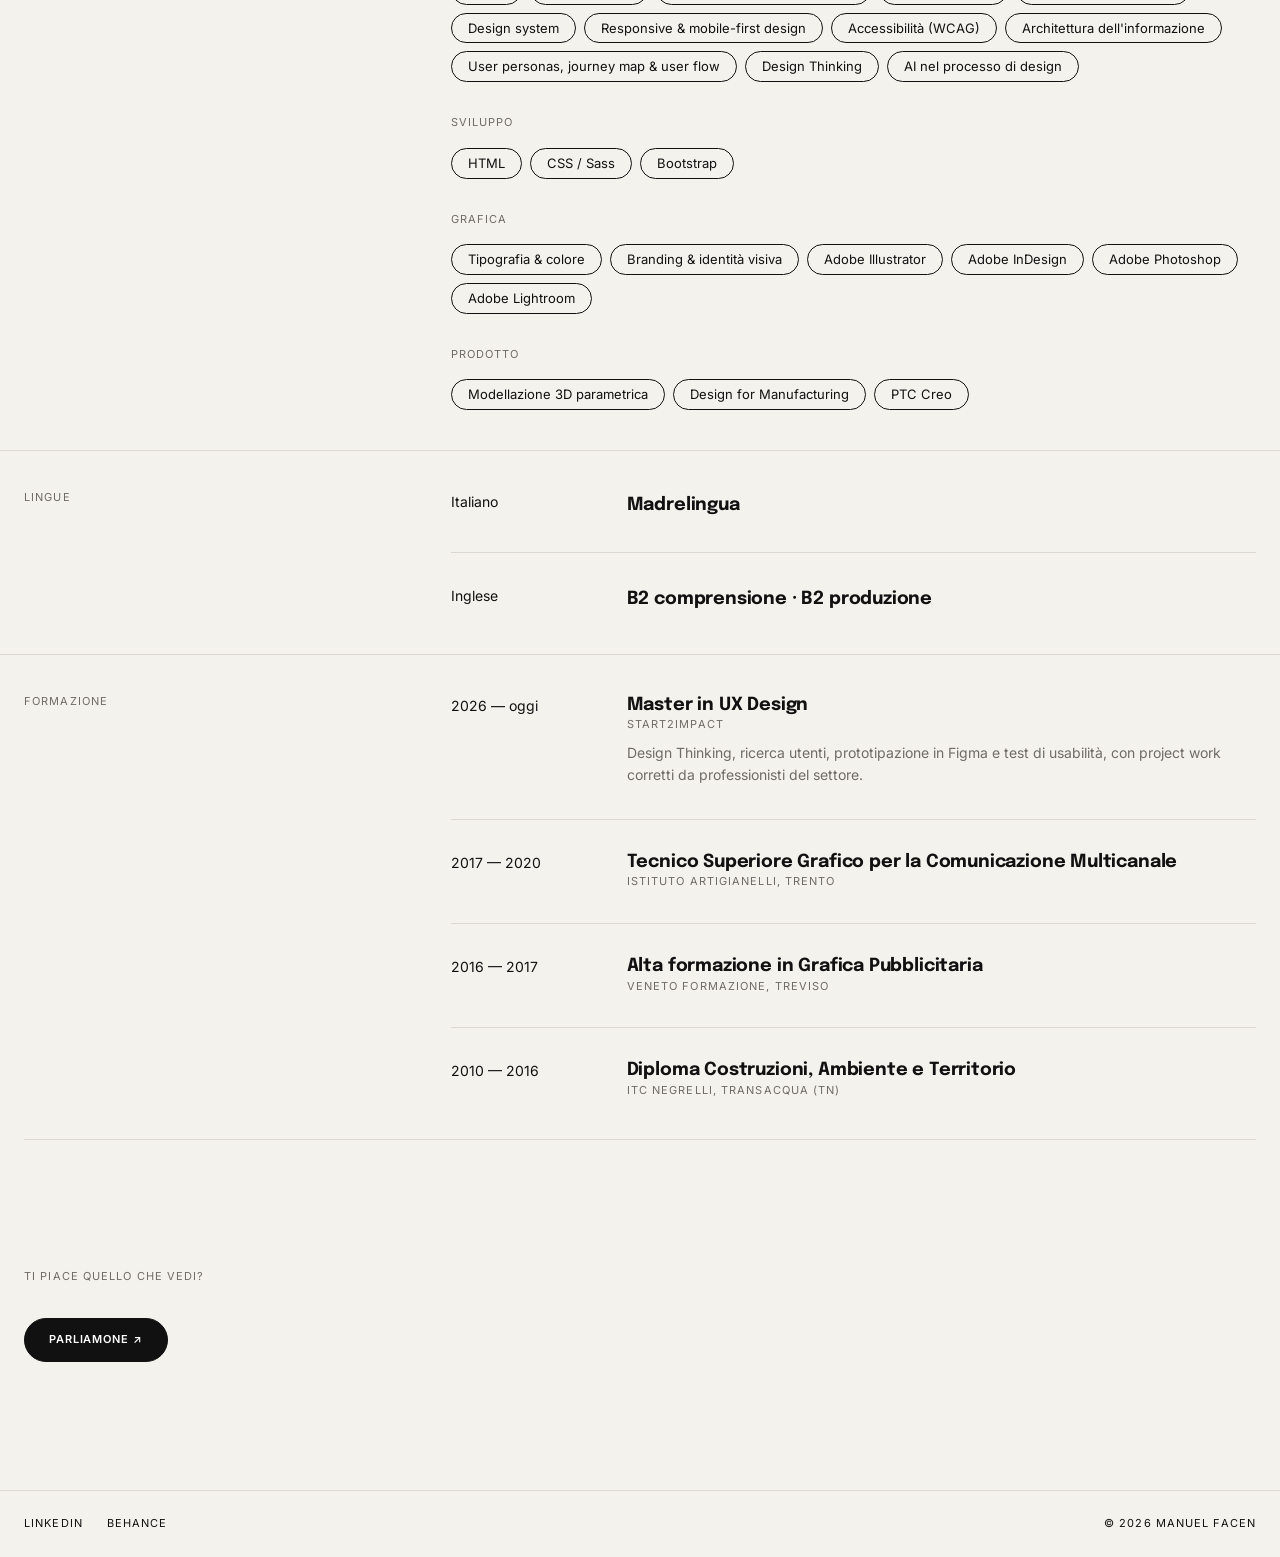
==== commit b6a19967: "Pagina CV: competenze per area, introduzione divisa e voce About / CV nel menu Co-Authored-By: Claud" ====
--- a/about.html
+++ b/about.html
@@ -54,7 +54,7 @@
 
       <nav class="main-nav" aria-label="Menu principale">
         <a href="index.html#progetti" data-label="Progetti">Progetti</a>
-        <a href="about.html" data-label="About" aria-current="page">About</a>
+        <a href="about.html" data-label="About / CV" aria-current="page">About / CV</a>
         <a href="contatti.html" data-label="Contatti">Contatti</a>
       </nav>
 
@@ -69,7 +69,11 @@
 
     <!-- Presentazione -->
     <div class="row">
-      <p class="col-md-9 about-intro">Mi chiamo Manuel e il mio percorso è partito dalla grafica multicanale: identità visive, packaging e comunicazione per la stampa e il web. Da lì sono passato a dare forma a oggetti fisici, progettando e realizzando insegne luminose per locali e negozi. Negli ultimi sei anni ho progettato occhiali per i principali brand internazionali in Luxottica, cercando l'equilibrio tra estetica, ergonomia e produzione. Oggi mi concentro sull'UX/UI design. Il mio approccio consiste nel portare nelle interfacce digitali ciò che ho imparato lungo la strada, insieme a un interesse costante nello scoprire le nuove possibilità per ottimizzare l'utilizzo dell'intelligenza artificiale.</p>
+      <div class="col-md-9 about-intro">
+        <p>Mi chiamo Manuel e il mio percorso è partito dalla grafica multicanale: identità visive, packaging e comunicazione per la stampa e il web. Da lì sono passato a dare forma a oggetti fisici, progettando e realizzando insegne luminose per locali e negozi.</p>
+        <p>Per quasi sette anni ho progettato occhiali per i principali brand internazionali in Luxottica, cercando l'equilibrio tra estetica, ergonomia e produzione.</p>
+        <p>Oggi mi concentro sull'UX/UI design. Il mio approccio consiste nel portare nelle interfacce digitali ciò che ho imparato lungo la strada, insieme a un interesse costante nello scoprire le nuove possibilità per ottimizzare l'utilizzo dell'intelligenza artificiale.</p>
+      </div>
     </div>
 
     <!-- Esperienze -->
@@ -133,32 +137,52 @@
     <section class="row gutter-site cv-section" aria-labelledby="competenze">
       <h2 class="col-md-4 cv-section__title" id="competenze">Competenze</h2>
       <div class="col-md-8">
-        <ul class="skills">
-          <li>Figma</li>
-          <li>Ricerca utenti</li>
-          <li>Wireframing &amp; prototipazione</li>
-          <li>Test di usabilità</li>
-          <li>Interaction &amp; UI design</li>
-          <li>Design system</li>
-          <li>Responsive &amp; mobile-first design</li>
-          <li>Accessibilità (WCAG)</li>
-          <li>Architettura dell'informazione</li>
-          <li>User personas, journey map &amp; user flow</li>
-          <li>Design Thinking</li>
-          <li>AI nel processo di design</li>
-          <li>HTML</li>
-          <li>CSS / Sass</li>
-          <li>Bootstrap</li>
-          <li>Tipografia &amp; colore</li>
-          <li>Branding &amp; identità visiva</li>
-          <li>Adobe Illustrator</li>
-          <li>Adobe InDesign</li>
-          <li>Adobe Photoshop</li>
-          <li>Adobe Lightroom</li>
-          <li>Modellazione 3D parametrica</li>
-          <li>Design for Manufacturing</li>
-          <li>PTC Creo</li>
-        </ul>
+        <div class="skill-groups">
+          <div class="skill-group">
+            <h3 class="eyebrow">UX/UI</h3>
+            <ul class="skills">
+              <li>Figma</li>
+              <li>Ricerca utenti</li>
+              <li>Wireframing &amp; prototipazione</li>
+              <li>Test di usabilità</li>
+              <li>Interaction &amp; UI design</li>
+              <li>Design system</li>
+              <li>Responsive &amp; mobile-first design</li>
+              <li>Accessibilità (WCAG)</li>
+              <li>Architettura dell'informazione</li>
+              <li>User personas, journey map &amp; user flow</li>
+              <li>Design Thinking</li>
+              <li>AI nel processo di design</li>
+            </ul>
+          </div>
+          <div class="skill-group">
+            <h3 class="eyebrow">Sviluppo</h3>
+            <ul class="skills">
+              <li>HTML</li>
+              <li>CSS / Sass</li>
+              <li>Bootstrap</li>
+            </ul>
+          </div>
+          <div class="skill-group">
+            <h3 class="eyebrow">Grafica</h3>
+            <ul class="skills">
+              <li>Tipografia &amp; colore</li>
+              <li>Branding &amp; identità visiva</li>
+              <li>Adobe Illustrator</li>
+              <li>Adobe InDesign</li>
+              <li>Adobe Photoshop</li>
+              <li>Adobe Lightroom</li>
+            </ul>
+          </div>
+          <div class="skill-group">
+            <h3 class="eyebrow">Prodotto</h3>
+            <ul class="skills">
+              <li>Modellazione 3D parametrica</li>
+              <li>Design for Manufacturing</li>
+              <li>PTC Creo</li>
+            </ul>
+          </div>
+        </div>
       </div>
     </section>
 
@@ -218,7 +242,7 @@
     </section>
 
     <section class="closing">
-      <p class="eyebrow">Ti piace quello che vedi?</p>
+      <h2 class="eyebrow">Ti piace quello che vedi?</h2>
       <a class="button" href="contatti.html">Parliamone ↗</a>
     </section>
   </main>
--- a/css/style.css
+++ b/css/style.css
@@ -75,6 +75,8 @@
 .eyebrow {
   margin: 0;
   color: #6f6c66;
+  font-weight: 400;
+  line-height: inherit;
   font-size: 11px;
   letter-spacing: 0.1em;
   text-transform: uppercase;
@@ -193,7 +195,7 @@
   outline: 2px solid #111111;
   outline-offset: 4px;
 }
-.main-nav [aria-current=page] {
+.main-nav [aria-current] {
   text-decoration: underline;
   text-underline-offset: 4px;
 }
@@ -621,9 +623,14 @@
 }
 
 .about-intro {
-  margin: 0;
+  display: flex;
+  flex-direction: column;
+  gap: 16px;
   padding-bottom: 96px;
-  color: #6f6c66;
+  color: #4a4741;
+}
+.about-intro p {
+  margin: 0;
 }
 
 .cv-section {
@@ -681,6 +688,18 @@
   margin: 8px 0 0;
   color: #6f6c66;
   font-size: 14px;
+}
+
+.skill-groups {
+  display: flex;
+  flex-direction: column;
+  gap: 32px;
+}
+
+.skill-group {
+  display: flex;
+  flex-direction: column;
+  gap: 16px;
 }
 
 .skills {
